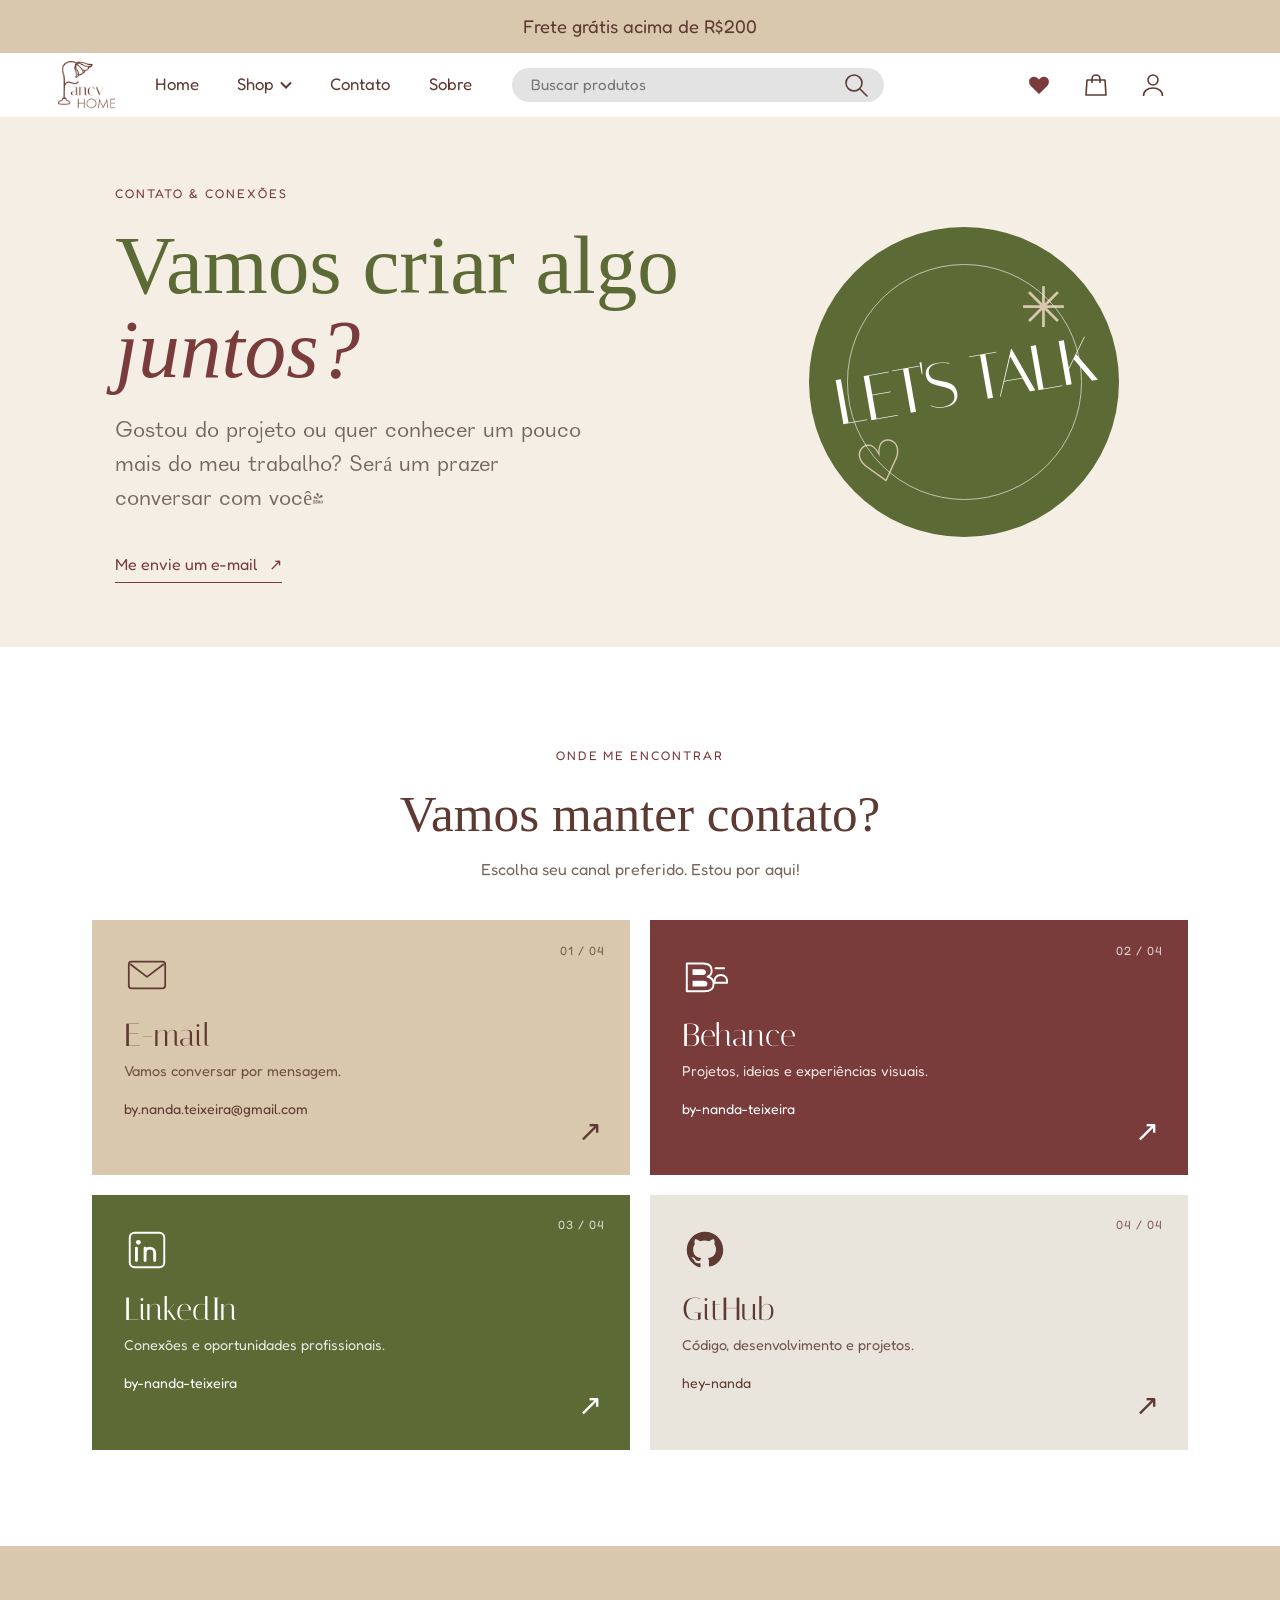
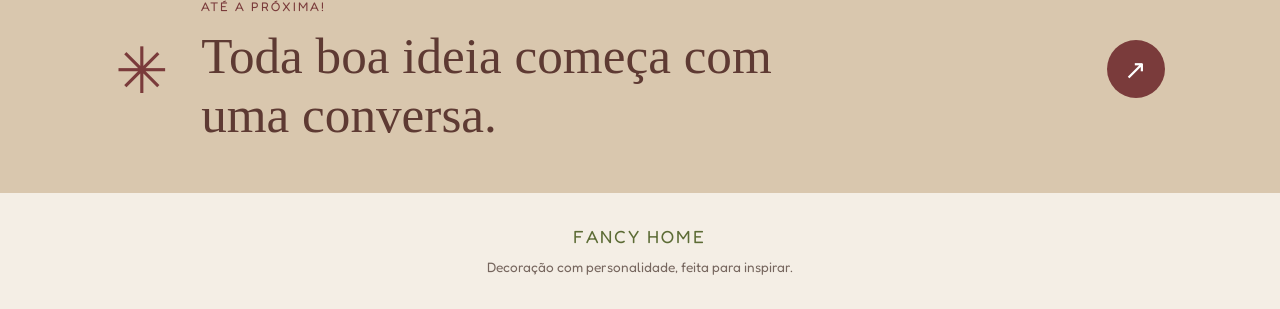
==== contato.html @ e3951724 "Initial commit - Fancy Home - Demo" ====
<!DOCTYPE html>
<html lang="pt-BR">

<head>
    <meta charset="UTF-8">
    <meta name="viewport" content="width=device-width, initial-scale=1">
    <title>Contato | Fancy Home</title>

    <link rel="stylesheet" href="/css/style.css">
    <link rel="stylesheet" href="/css/contato.css">
</head>

<body>

    <p class="aviso">Frete grátis acima de R$200</p>

  <header class="topo">

    <div class="topo__barra">
      <input type="checkbox" id="menu-toggle" class="menu-toggle" aria-label="Abrir menu">
      <label for="menu-toggle" class="menu-botao" aria-hidden="true"><span></span></label>
      <a href="./index.html" class="logo" aria-label="Fancy Home">
        <img src="./src/imgs/logo.png" alt="Fancy Home" width="56" height="48">
      </a>
      <nav class="menu" aria-label="Principal">
        <a href="./index.html">Home</a>
        <details class="menu__dropdown">
          <summary>Shop
            <svg width="12" height="8" viewBox="0 0 12 8" aria-hidden="true">
              <path d="M1 1.5 6 6.5 11 1.5" fill="none" stroke="currentColor" stroke-width="2" />
            </svg>
          </summary>
          <div class="menu__categorias">
            <a href="./shop.html?category=decoration">Decoração</a>
            <span aria-disabled="true">Móveis</span>
            <span aria-disabled="true">Cozinha</span>
          </div>
        </details>
        <a href="./contato.html">Contato</a>
        <a href="./sobre.html">Sobre</a>
      </nav>
      <form class="busca" role="search" action="./shop.html" method="GET">
        <input type="search" name="q" placeholder="Buscar produtos" aria-label="Buscar produtos">
        <button type="submit" aria-label="Buscar">
          <svg width="26" height="26" viewBox="0 0 26 26" aria-hidden="true">
            <circle cx="11" cy="11" r="8" fill="none" stroke="currentColor" stroke-width="1.6" />
            <path d="m17 17 7 7" stroke="currentColor" stroke-width="1.6" stroke-linecap="round" />
          </svg>
        </button>
      </form>
      <div class="acoes">
        <a href="./wishlist.html" aria-label="Favoritos">
          <svg width="22" height="20" viewBox="0 0 24 22" aria-hidden="true">
            <path
              d="M12 21 3 12C-.5 8.5 1 2 6.500 2c2.300 0 4 1.300 5.500 3C13.500 3.300 15.200 2 17.500 2 23 2 24.500 8.500 21 12z"
              fill="currentColor" />
          </svg>
        </a>
        <a href="./sh-bag.html" aria-label="Sacola">
          <svg width="22" height="24" viewBox="0 0 22 24" aria-hidden="true">
            <path d="M2 7h18l1 15H1z" fill="none" stroke="currentColor" stroke-width="1.6" stroke-linejoin="round" />
            <path d="M7 10V6a4 4 0 0 1 8 0v4" fill="none" stroke="currentColor" stroke-width="1.6" />
          </svg>
        </a>
        <a href="./login.html" aria-label="Minha conta">
          <svg width="22" height="24" viewBox="0 0 22 24" aria-hidden="true">
            <circle cx="11" cy="7" r="5" fill="none" stroke="currentColor" stroke-width="1.6" />
            <path d="M1.500 23c0-5 4-8 9.500-8s9.500 3 9.500 8" fill="none" stroke="currentColor" stroke-width="1.6" />
          </svg>
        </a>
      </div>
    </div>

  </header>

    <main class="contato">

        <section class="contato-hero">

            <div class="contato-hero__texto">
                <span class="contato-etiqueta">CONTATO & CONEXÕES</span>

                <h1 style="font-family: Playfair Display;">
                    Vamos criar algo <em>juntos?</em>
                </h1>

                <p>
                    Gostou do projeto ou quer conhecer um pouco mais do meu trabalho?
                    Será um prazer conversar com você!
                </p>

                <a href="mailto:by.nanda.teixeira@gmail.com" class="contato-hero__link">
                    Me envie um e-mail <span>↗</span>
                </a>
            </div>

            <div class="contato-hero__arte" aria-hidden="true">
                <span class="contato-arte__estrela">✳</span>
                <span class="contato-arte__texto">LET'S TALK</span>
                <span class="contato-arte__coracao">♡</span>
                <span class="contato-arte__circulo"></span>
            </div>

        </section>

        <section class="contato-canais">

            <div class="contato-canais__titulo">
                <span class="contato-etiqueta">ONDE ME ENCONTRAR</span>
                <h2 style="font-family: Playfair Display;">Vamos manter contato?</h2>
                <p>
                    Escolha seu canal preferido. Estou por aqui!
                </p>
            </div>

            <div class="contato-grade">

                <a href="mailto:by.nanda.teixeira@gmail.com" class="contato-card contato-card--email">

                    <span class="contato-card__numero">01 / 04</span>

                    <span class="contato-card__icone" aria-hidden="true">
                        <svg viewBox="0 0 48 48" fill="none">
                            <rect x="5" y="10" width="38" height="28" rx="3" stroke="currentColor" stroke-width="1.8" />
                            <path d="m7 13 17 13 17-13" stroke="currentColor" stroke-width="1.8" stroke-linecap="round"
                                stroke-linejoin="round" />
                        </svg>
                    </span>

                    <span class="contato-card__nome">E-mail</span>
                    <span class="contato-card__descricao">
                        Vamos conversar por mensagem.
                    </span>
                    <span class="contato-card__endereco">
                        by.nanda.teixeira@gmail.com
                    </span>

                    <span class="contato-card__seta">↗</span>
                </a>


                <a href="https://www.behance.net/by-nanda-teixeira" target="_blank" rel="noopener noreferrer"
                    class="contato-card contato-card--behance">

                    <span class="contato-card__numero">02 / 04</span>

                    <span class="contato-card__icone" aria-hidden="true">
                        <svg viewBox="0 0 48 48" fill="none">
                            <path
                                d="M5 12h17c6 0 9 3 9 7.5 0 3-1.6 5.2-4.3 6.3C30.4 26.7 33 29.4 33 33c0 5-3.7 8-10 8H5V12Z"
                                stroke="currentColor" stroke-width="2" stroke-linejoin="round" />
                            <path
                                d="M11 18h10c2.5 0 4 1 4 3s-1.5 3-4 3H11v-6Zm0 12h11c3 0 4.5 1 4.5 3s-1.5 3-4.5 3H11v-6Z"
                                fill="currentColor" />
                            <path d="M35 17h9" stroke="currentColor" stroke-width="2" stroke-linecap="round" />
                            <path d="M34 32h13c.5-5-2-8-6.5-8-4.5 0-7 3-6.5 8Z" stroke="currentColor" stroke-width="2"
                                stroke-linejoin="round" />
                        </svg>
                    </span>

                    <span class="contato-card__nome">Behance</span>
                    <span class="contato-card__descricao">
                        Projetos, ideias e experiências visuais.
                    </span>
                    <span class="contato-card__endereco">
                        by-nanda-teixeira
                    </span>

                    <span class="contato-card__seta">↗</span>
                </a>


                <a href="https://www.linkedin.com/in/by-nanda-teixeira/" target="_blank" rel="noopener noreferrer"
                    class="contato-card contato-card--linkedin">

                    <span class="contato-card__numero">03 / 04</span>

                    <span class="contato-card__icone" aria-hidden="true">
                        <svg viewBox="0 0 48 48" fill="none">
                            <rect x="6" y="6" width="36" height="36" rx="5" stroke="currentColor" stroke-width="2" />
                            <circle cx="15" cy="16" r="2.5" fill="currentColor" />
                            <path d="M13 22v13M22 35V22m0 5c0-3 2-5 5-5s5 2 5 5v8" stroke="currentColor"
                                stroke-width="3" stroke-linecap="round" />
                        </svg>
                    </span>

                    <span class="contato-card__nome">LinkedIn</span>
                    <span class="contato-card__descricao">
                        Conexões e oportunidades profissionais.
                    </span>
                    <span class="contato-card__endereco">
                        by-nanda-teixeira
                    </span>

                    <span class="contato-card__seta">↗</span>
                </a>


                <a href="https://github.com/hey-nanda" target="_blank" rel="noopener noreferrer"
                    class="contato-card contato-card--github">

                    <span class="contato-card__numero">04 / 04</span>

                    <span class="contato-card__icone" aria-hidden="true">
                        <svg viewBox="0 0 48 48" fill="none">
                            <path
                                d="M24 5C13.5 5 5 13.5 5 24c0 8.4 5.5 15.5 13.1 18 .9.2 1.2-.4 1.2-.9v-3.4c-5.3 1.2-6.4-2.2-6.4-2.2-.8-2.1-2.1-2.7-2.1-2.7-1.7-1.2.1-1.2.1-1.2 1.8.1 2.8 1.8 2.8 1.8 1.6 2.8 4.2 2 5.3 1.5.2-1.2.6-2 1.2-2.5-4.2-.5-8.6-2.1-8.6-9.4 0-2.1.7-3.8 1.8-5.1-.2-.5-.8-2.4.2-5 0 0 1.5-.5 5.2 1.9a18 18 0 0 1 9.5 0c3.6-2.4 5.2-1.9 5.2-1.9 1 2.6.4 4.5.2 5 1.1 1.3 1.8 3 1.8 5.1 0 7.3-4.4 8.9-8.6 9.4.7.6 1.2 1.6 1.2 3.2v4.8c0 .5.3 1.1 1.2.9C37.5 39.5 43 32.4 43 24 43 13.5 34.5 5 24 5Z"
                                fill="currentColor" />
                        </svg>
                    </span>

                    <span class="contato-card__nome">GitHub</span>
                    <span class="contato-card__descricao">
                        Código, desenvolvimento e projetos.
                    </span>
                    <span class="contato-card__endereco">
                        hey-nanda
                    </span>

                    <span class="contato-card__seta">↗</span>
                </a>

            </div>

        </section>


        <section class="contato-final">
            <span class="contato-final__estrela">✳</span>

            <div>
                <span class="contato-etiqueta">ATÉ A PRÓXIMA!</span>
                <h2 style="font-family: Playfair Display;">Toda boa ideia começa com uma conversa.</h2>
            </div>

            <a href="mailto:by.nanda.teixeira@gmail.com" aria-label="Enviar e-mail">↗</a>
        </section>

    </main>

    <footer class="contato-rodape">
        <a href="/index.php">FANCY HOME</a>
        <p>Decoração com personalidade, feita para inspirar.</p>
    </footer>

</body>

</html>
---- css/style.css ----
:root {
  --bege: #d9c7ae;
  --bege-claro: #cfbf9f;
  --verde: #5c6b35;
  --marrom: #5e3a33;
  --vinho: #7a3b3b;
  --cinza-busca: #e3e3e3;
  --branco: #fff;
  --fonte: "fredoka", "Futura", "Century Gothic", sans-serif;
}

@font-face {
  font-family: italiana;
  src: url(/src/fonts/Italiana-Regular.ttf);
}

@font-face {
  font-family: fredoka-cond;
  src: url(/src/fonts/Fredoka_Condensed-Regular.ttf);
}

@font-face {
  font-family: fredoka;
  src: url(/src/fonts/Fredoka-Regular.ttf);
}

@font-face {
  font-family: futura;
  src: url(/src/fonts/futura-pt-book.otf);
}

@font-face {
  font-family: volko-text-thin;
  src: url(/src/fonts/volkosans-textthin-3-1.otf);
}

@font-face {
  font-family: nuby;
  src: url(/src/fonts/nuby-regular.otf);
}

*,
*::before,
*::after {
  box-sizing: border-box;
}

html {
  -webkit-text-size-adjust: 100%;
}

body {
  margin: 0;
  font-family: var(--fonte);
  font-weight: 400;
  color: var(--marrom);
  background: var(--branco);
  line-height: 1.4;
}

img {
  display: block;
  max-width: 100%;
}

a {
  color: inherit;
  text-decoration: none;
}

a:focus-visible,
button:focus-visible,
input:focus-visible,
.menu-botao:focus-visible {
  outline: 2px solid var(--vinho);
  outline-offset: 3px;
}

/* ---------- Aviso ---------- */
.aviso {
  margin: 0;
  padding: 0.85rem 1rem;
  background: var(--bege);
  text-align: center;
  font-size: clamp(0.85rem, 1.5vw, 1.15rem);
}

/* ---------- Topo ---------- */
.topo {
  background: var(--branco);
  position: sticky;
  top: 0;
  z-index: 20;
  font-family: fredoka;
}

.topo__barra {
  max-width: 1367px;
  margin: 0 auto;
  padding: 0.5rem 4.5%;
  display: flex;
  align-items: center;
  gap: 2.5rem;
  min-height: 54px;
  font-family: fredoka;
}

.logo img {
  height: 48px;
  width: auto;
  object-fit: contain;
}

.menu {
  display: flex;
  gap: 2.4rem;
  font-size: 1.05rem;
  font-weight: 300;
}

.menu a {
  display: inline-flex;
  align-items: center;
  gap: 0.35rem;
}

.menu a:hover {
  opacity: 0.7;
}

/* ---------- Dropdown Shop ---------- */

.menu__dropdown {
  position: relative;
}

.menu__dropdown summary {
  display: inline-flex;
  align-items: center;
  gap: 0.35rem;
  list-style: none;
  cursor: pointer;
}

.menu__dropdown summary::-webkit-details-marker {
  display: none;
}

.menu__dropdown summary svg {
  transition: transform 0.25s ease;
}

.menu__dropdown[open] summary svg {
  transform: rotate(180deg);
}

.menu__categorias {
  display: none;
  position: absolute;
  top: 100%;
  left: -1rem;
  min-width: 165px;
  padding: 0.7rem 0;
  background: var(--branco);
  box-shadow: 0 5px 15px rgba(0,0,0,0.10);
  z-index: 30;
}

.menu__dropdown:hover .menu__categorias,
.menu__dropdown:focus-within .menu__categorias,
.menu__dropdown[open] .menu__categorias {
  display: flex;
  flex-direction: column;
}

.menu__categorias a,
.menu__categorias span {
  padding: 0.65rem 1rem;
  font-size: 0.95rem;
  white-space: nowrap;
}

.menu__categorias a:hover {
  background: #f5f0e9;
  opacity: 1;
}

.menu__categorias span {
  opacity: 0.45;
  cursor: not-allowed;
}


.busca {
  flex: 1;
  max-width: 372px;
  display: flex;
  align-items: center;
  background: var(--cinza-busca);
  border-radius: 999px;
  padding: 0 0.9rem 0 1.1rem;
  height: 34px;
}

.busca input {
  flex: 1;
  min-width: 0;
  border: 0;
  background: transparent;
  font: inherit;
  font-size: 0.95rem;
  color: var(--marrom);
}

.busca input:focus {
  outline: none;
}

.busca:focus-within {
  outline: 2px solid var(--vinho);
  outline-offset: 2px;
}

.busca button {
  border: 0;
  background: none;
  color: var(--marrom);
  cursor: pointer;
  display: grid;
  place-items: center;
  padding: 0;
}

.acoes {
  display: flex;
  gap: 2.2rem;
  margin-left: auto;
  margin-right: 5%;
}

.acoes a {
  display: grid;
  place-items: center;
}

.acoes a:first-child {
  color: var(--vinho);
}

.acoes a:hover {
  opacity: 0.7;
}

/* menu mobile (somente CSS) */
.menu-toggle {
  position: absolute;
  opacity: 0;
  pointer-events: none;
}

.menu-botao {
  display: none;
  cursor: pointer;
  width: 28px;
  height: 20px;
  position: relative;
}

.menu-botao span,
.menu-botao::before,
.menu-botao::after {
  content: "";
  position: absolute;
  left: 0;
  width: 100%;
  height: 2px;
  background: var(--marrom);
  transition: transform 0.25s, opacity 0.25s, top 0.25s;
}

.menu-botao::before {
  top: 0;
}

.menu-botao span {
  top: 9px;
}

.menu-botao::after {
  top: 18px;
}

.menu-toggle:checked+.menu-botao::before {
  top: 9px;
  transform: rotate(45deg);
}

.menu-toggle:checked+.menu-botao::after {
  top: 9px;
  transform: rotate(-45deg);
}

.menu-toggle:checked+.menu-botao span {
  opacity: 0;
}

.menu-toggle:focus-visible+.menu-botao {
  outline: 2px solid var(--vinho);
  outline-offset: 4px;
}

/* ---------- Hero ---------- */
.hero {
  background: linear-gradient(90deg, var(--verde) 0%, #8d9068 45%, var(--bege-claro) 100%);
  color: var(--branco);
  display: grid;
  grid-template-columns: 1.15fr 1fr;
  align-items: center;
  min-height: 327px;
  padding: 2rem 6% 2rem 6%;
  gap: 2rem;
  overflow: hidden;
}

.hero__texto h1 {
  margin: 0;
  font-weight: 300;
  font-size: clamp(2.6rem, 6.1vw, 5.4rem);
  line-height: 1.05;
  letter-spacing: 0.01em;
  font-family: italiana;
}

.hero__texto p {
  margin: 1.2rem 0 0 clamp(0rem, 12vw, 8.5rem);
  font-size: clamp(1.3rem, 2.6vw, 2.1rem);
margin-left: 15%;
  font-weight:lighter;
  line-height: 1.35;
  text-align: center;
  width: max-content;
  font-family: volko-text-thin ;
}

.botao {
  display: inline-block;
  margin: 1.8rem 0 0 clamp(1rem, 14.5vw, 10rem);
  padding: 0.55rem 0.9rem;
  border-top: 2px solid var(--branco);
  border-bottom: 2px solid var(--branco);
  text-transform: uppercase;
  font-weight: 300;
  font-size: 1.05rem;
  letter-spacing: 0.02em;
  transition: background 0.2s, color 0.2s;
margin-left: 23%;
}

.botao:hover {
  background: var(--branco);
  color: var(--verde);
}

.botao:focus-visible {
  outline-color: var(--branco);
}

.hero__imagem {
  position: relative;
  justify-self: center;
  width: min(224px, 100%);
  aspect-ratio: 224 / 268;
  margin-right: 8%;
}

.hero__imagem img {
  width: 100%;
  height: 100%;
  object-fit: cover;
  background: #b9c9a8;
}

.selo {
  position: absolute;
  width: 65%;
  left: -14%;
  top: -14%;
  fill: var(--branco);
  font-size: 15px;
  letter-spacing: 0.04em;
  pointer-events: none;
  animation: girar 28s linear infinite;
  font-family: fredoka;
}

@keyframes girar {
  to {
    transform: rotate(360deg);
  }
}

/* ---------- Faixa ---------- */
.faixa {
  background: var(--bege);
  overflow: hidden;
  white-space: nowrap;
  padding: 1.15rem 0;
}

.faixa__trilho {
  display: inline-flex;
  align-items: center;
  animation: correr 70s linear infinite;
}

.faixa span {
  font-size: 1.15rem;
  padding: 0 2.2rem;
  text-transform: uppercase;
  font-weight: 400;
}

.faixa i {
  font-style: normal;
  color: var(--vinho);
  font-size: 1.2rem;
}

@keyframes correr {
  to {
    transform: translateX(-50%);
  }
}

/* ---------- Produtos ---------- */
.produtos {
  padding: 2rem 2.7% 3rem;
  max-width: 1367px;
  margin: 0 auto;
}

.grade {
  list-style: none;
  margin: 0;
  padding: 0;
  display: grid;
  grid-template-columns: repeat(6, 1fr);
  gap: 1rem 1.05rem;
}

.grade a {
  display: block;
  text-align: center;
}

.grade img {
    width: 100%;
    aspect-ratio: 1 / 1;
    object-fit: contain;
    background: var(--bege);
    margin-bottom: 0.25rem;
}

.grade h2 {
  margin: 0;
  font-size: 0.98rem;
  font-weight: 400;
  line-height: 1.25;
  font-family: fredoka;
}

.grade p {
  margin: 0.1rem 0 0;
  font-size: 0.9rem;
  font-weight: 500;
  font-family: fredoka;
}

.grade a:hover h2 {
  text-decoration: underline;
  text-underline-offset: 3px;
}

/* ---------- Tablet ---------- */
@media (max-width: 1024px) {
  .topo__barra {
    gap: 1.5rem;
    padding: 0.5rem 4%;
  }

  .menu {
    gap: 1.4rem;
    font-size: 1rem;
  }

  .acoes {
    gap: 1.4rem;
    margin-right: 0;
  }

  .busca {
    max-width: 220px;
  }

  .hero {
    grid-template-columns: 1fr 0.8fr;
    padding: 2.5rem 5%;
  }

  .hero__texto p {
    margin-left: 2rem;
  }

  .botao {
    margin-left: 4rem;
  }

  .hero__imagem {
    margin-right: 0;
    width: min(210px, 80%);
  }

  .grade {
    grid-template-columns: repeat(3, 1fr);
    gap: 1.5rem 1.2rem;
  }

  .grade h2 {
    font-size: 1.05rem;
  }
}

/* ---------- Celular ---------- */
@media (max-width: 720px) {
  .topo__barra {
    flex-wrap: wrap;
    gap: 0.7rem 1rem;
    padding: 0.7rem 1rem;
    position: relative;
  }

  .menu-botao {
    display: block;
    order: 1;
  }

  .logo {
    order: 2;
    margin-right: auto;
  }

  .acoes {
    order: 3;
    gap: 1.1rem;
  }

  .busca {
    order: 4;
    flex: 1 0 100%;
    max-width: none;
  }

  .menu {
    order: 5;
    flex: 1 0 100%;
    flex-direction: column;
    gap: 0;
    max-height: 0;
    overflow: hidden;
    transition: max-height 0.3s ease;
    font-size: 1.1rem;
  }

  .menu a {
    padding: 0.75rem 0.25rem;
    border-top: 1px solid #eee;
  }

  .menu-toggle:checked~.menu {
    max-height: 260px;
  }

  .hero {
    grid-template-columns: 1fr;
    justify-items: center;
    text-align: center;
    padding: 2.5rem 1.25rem 3rem;
    background: linear-gradient(180deg, var(--verde) 0%, #8d9068 55%, var(--bege-claro) 100%);
    gap: 2.8rem;
  }

  .hero__texto p,
  .botao {
    margin-left: 0;
    margin-right: 0;
  }

  .hero__texto p {
    width: auto;
  }

  .hero__imagem {
    width: 170px;
  }

  .selo {
    font-size: 14px;
  }

  .faixa {
    padding: 0.9rem 0;
  }

  .faixa span {
    font-size: 0.95rem;
    padding: 0 1.2rem;
  }

  .produtos {
    padding: 1.5rem 1rem 2.5rem;
  }

  .grade {
    grid-template-columns: repeat(2, 1fr);
    gap: 1.25rem 0.8rem;
  }

  .grade h2 {
    font-size: 0.95rem;
  }
}

/* ---------- Movimento reduzido ---------- */
@media (prefers-reduced-motion: reduce) {

  .selo,
  .faixa__trilho {
    animation: none;
  }

  .faixa {
    overflow-x: auto;
  }
}
---- css/contato.css ----
/* =========================================
   FANCY HOME — CONTATO
========================================= */

/* ---------- Estrutura ---------- */

.contato {
    overflow: hidden;
}

.contato-etiqueta {
    display: inline-block;
    color: var(--vinho);
    font-family: fredoka;
    font-size: 0.78rem;
    letter-spacing: 0.16em;
    font-weight: 500;
}

/* ---------- Hero ---------- */

.contato-hero {
    min-height: 430px;
    padding: 4rem 9%;
    display: grid;
    grid-template-columns: 1.2fr 0.8fr;
    align-items: center;
    gap: 3rem;
    background: #f4eee5;
}

.contato-hero__texto {
    max-width: 650px;
}

.contato-hero__texto h1 {
    margin: 1.2rem 0;
    color: var(--verde);
    font-size: clamp(3.5rem, 6.5vw, 6rem);
    font-weight: 400;
    line-height: 1.02;
}

.contato-hero__texto h1 em {
    color: var(--vinho);
    font-weight: 400;
}

.contato-hero__texto p {
    max-width: 470px;
    margin: 1.5rem 0;
    color: #76665e;
    font-family: volko-text-thin;
    font-size: 1.25rem;
    line-height: 1.7;
}

.contato-hero__link {
    display: inline-flex;
    align-items: center;
    gap: 0.7rem;
    margin-top: 0.7rem;
    padding-bottom: 0.4rem;
    border-bottom: 1px solid var(--vinho);
    color: var(--vinho);
    font-family: fredoka;
    font-size: 1rem;
    transition: gap 0.25s;
}

.contato-hero__link:hover {
    gap: 1.2rem;
}

/* ---------- Arte decorativa ---------- */

.contato-hero__arte {
    position: relative;
    justify-self: center;
    width: min(100%, 310px);
    aspect-ratio: 1;
    display: grid;
    place-items: center;
    border-radius: 50%;
    background: var(--verde);
    color: var(--branco);
}

.contato-arte__circulo {
    position: absolute;
    inset: 12%;
    border: 1px solid rgba(255, 255, 255, 0.6);
    border-radius: 50%;
}

.contato-arte__texto {
    position: relative;
    z-index: 1;
    font-family: italiana;
    font-size: clamp(2.8rem, 5vw, 4rem);
    letter-spacing: -0.04em;
    transform: rotate(-10deg);
}

.contato-arte__estrela {
    position: absolute;
    top: 13%;
    right: 17%;
    color: var(--bege);
    font-size: 3.5rem;
    animation: contato-girar 18s linear infinite;
}

.contato-arte__coracao {
    position: absolute;
    bottom: 12%;
    left: 15%;
    color: var(--bege);
    font-size: 3.5rem;
    transform: rotate(-15deg);
}

@keyframes contato-girar {
    to {
        transform: rotate(360deg);
    }
}

/* ---------- Título dos contatos ---------- */

.contato-canais {
    max-width: 1250px;
    margin: 0 auto;
    padding: 6rem 6%;
}

.contato-canais__titulo {
    margin-bottom: 2.5rem;
    text-align: center;
}

.contato-canais__titulo h2 {
    margin: 0.8rem 0 0.5rem;
    font-size: clamp(2.5rem, 4vw, 3.8rem);
    font-weight: 400;
    color: var(--marrom);
}

.contato-canais__titulo p {
    margin: 0;
    color: #76665e;
    font-size: 1rem;
}

/* ---------- Cartões ---------- */

.contato-grade {
    display: grid;
    grid-template-columns: repeat(2, 1fr);
    gap: 1.2rem;
}

.contato-card {
    position: relative;
    min-height: 255px;
    padding: 2rem;
    display: flex;
    flex-direction: column;
    align-items: flex-start;
    overflow: hidden;
    transition: transform 0.3s ease, box-shadow 0.3s ease;
}

.contato-card:hover {
    transform: translateY(-6px);
    box-shadow: 0 12px 25px rgba(50, 35, 25, 0.12);
}

.contato-card--email {
    background: var(--bege);
    color: var(--marrom);
}

.contato-card--behance {
    background: var(--vinho);
    color: var(--branco);
}

.contato-card--linkedin {
    background: var(--verde);
    color: var(--branco);
}

.contato-card--github {
    background: #e9e5dd;
    color: var(--marrom);
}

.contato-card__numero {
    position: absolute;
    top: 1.4rem;
    right: 1.6rem;
    font-size: 0.75rem;
    letter-spacing: 0.08em;
    opacity: 0.75;
}

.contato-card__icone {
    width: 46px;
    height: 46px;
    margin-bottom: 1.1rem;
}

.contato-card__icone svg {
    width: 100%;
    height: 100%;
}

.contato-card__nome {
    font-family: italiana;
    font-size: 2rem;
    line-height: 1.2;
}

.contato-card__descricao {
    margin-top: 0.4rem;
    font-size: 0.9rem;
    opacity: 0.85;
}

.contato-card__endereco {
    max-width: calc(100% - 30px);
    margin-top: 1.1rem;
    font-size: 0.88rem;
    overflow-wrap: anywhere;
}

.contato-card__seta {
    position: absolute;
    right: 1.8rem;
    bottom: 1.5rem;
    font-size: 1.8rem;
    transition: transform 0.25s ease;
}

.contato-card:hover .contato-card__seta {
    transform: translate(4px, -4px);
}

/* ---------- Mensagem final ---------- */

.contato-final {
    min-height: 210px;
    padding: 3rem 9%;
    display: grid;
    grid-template-columns: auto 1fr auto;
    align-items: center;
    gap: 2rem;
    background: var(--bege);
}

.contato-final__estrela {
    color: var(--vinho);
    font-size: 4rem;
}

.contato-final h2 {
    max-width: 650px;
    margin: 0.7rem 0 0;
    font-size: clamp(2rem, 4vw, 3.5rem);
    font-weight: 400;
    line-height: 1.15;
    color: var(--marrom);
}

.contato-final > a {
    width: 58px;
    height: 58px;
    display: grid;
    place-items: center;
    border-radius: 50%;
    background: var(--vinho);
    color: var(--branco);
    font-size: 1.7rem;
    transition: transform 0.25s, background 0.25s;
}

.contato-final > a:hover {
    transform: rotate(45deg);
    background: var(--verde);
}

/* ---------- Rodapé ---------- */

.contato-rodape {
    padding: 2rem 1.5rem;
    background: #f4eee5;
    text-align: center;
}

.contato-rodape a {
    font-family: fredoka;
    font-size: 1.1rem;
    letter-spacing: 0.12em;
    color: var(--verde);
}

.contato-rodape p {
    margin: 0.5rem 0 0;
    color: #76665e;
    font-size: 0.85rem;
}

/* ---------- Tablet ---------- */

@media (max-width: 900px) {

    .contato-hero {
        padding: 3.5rem 6%;
        gap: 2rem;
    }

    .contato-hero__arte {
        width: min(100%, 260px);
    }

    .contato-grade {
        gap: 1rem;
    }
}

/* ---------- Celular ---------- */

@media (max-width: 720px) {

    .contato-hero {
        grid-template-columns: 1fr;
        padding: 3.5rem 1.5rem;
        gap: 3rem;
        text-align: center;
    }

    .contato-hero__texto {
        margin: 0 auto;
    }

    .contato-hero__texto h1 {
        font-size: clamp(3.2rem, 12vw, 4.5rem);
    }

    .contato-hero__texto p {
        margin-left: auto;
        margin-right: auto;
        font-size: 1.1rem;
    }

    .contato-hero__arte {
        width: min(75%, 260px);
    }

    .contato-canais {
        padding: 4rem 1.2rem;
    }

    .contato-canais__titulo h2 {
        font-size: 2.7rem;
    }

    .contato-grade {
        grid-template-columns: 1fr;
        gap: 1rem;
    }

    .contato-card {
        min-height: 235px;
        padding: 1.7rem;
    }

    .contato-final {
        grid-template-columns: auto 1fr;
        padding: 3rem 1.5rem;
        gap: 1rem;
    }

    .contato-final__estrela {
        font-size: 2.8rem;
    }

    .contato-final h2 {
        font-size: 2.3rem;
    }

    .contato-final > a {
        grid-column: 2;
        justify-self: end;
    }
}

/* ---------- Movimento reduzido ---------- */

@media (prefers-reduced-motion: reduce) {

    .contato-arte__estrela {
        animation: none;
    }

    .contato-card,
    .contato-card__seta,
    .contato-hero__link,
    .contato-final > a {
        transition: none;
    }
}
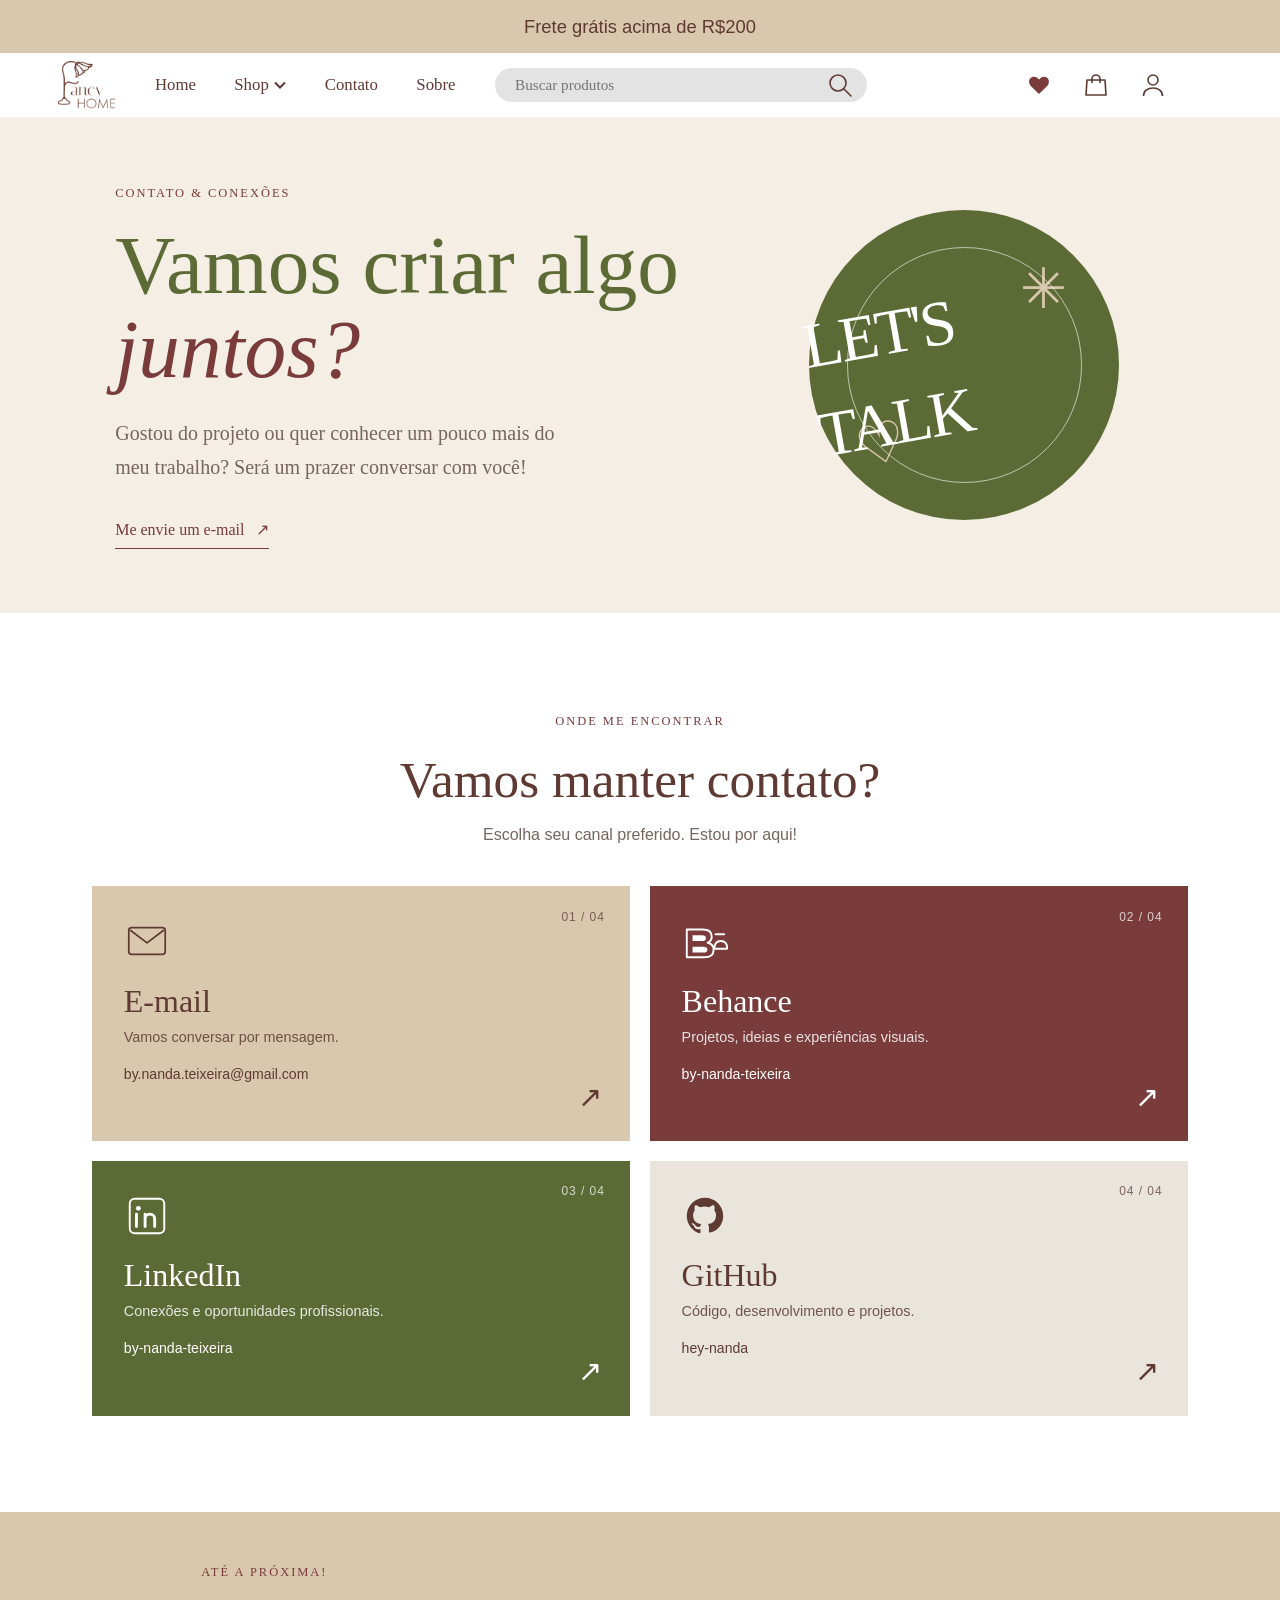
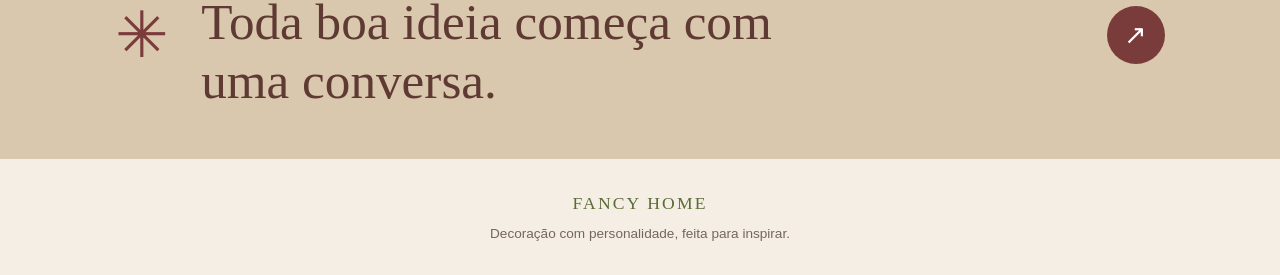
==== commit 825d6db3: "Atualização" ====
--- a/contato.html
+++ b/contato.html
@@ -20,7 +20,7 @@
       <input type="checkbox" id="menu-toggle" class="menu-toggle" aria-label="Abrir menu">
       <label for="menu-toggle" class="menu-botao" aria-hidden="true"><span></span></label>
       <a href="./index.html" class="logo" aria-label="Fancy Home">
-        <img src="./src/imgs/logo.png" alt="Fancy Home" width="56" height="48">
+        <img src="../src/imgs/logo.png" alt="Fancy Home" width="56" height="48">
       </a>
       <nav class="menu" aria-label="Principal">
         <a href="./index.html">Home</a>
--- a/css/style.css
+++ b/css/style.css
@@ -11,32 +11,32 @@
 
 @font-face {
   font-family: italiana;
-  src: url(/src/fonts/Italiana-Regular.ttf);
+  src: url(./src/fonts/Italiana-Regular.ttf);
 }
 
 @font-face {
   font-family: fredoka-cond;
-  src: url(/src/fonts/Fredoka_Condensed-Regular.ttf);
+  src: url(./src/fonts/Fredoka_Condensed-Regular.ttf);
 }
 
 @font-face {
   font-family: fredoka;
-  src: url(/src/fonts/Fredoka-Regular.ttf);
+  src: url(./src/fonts/Fredoka-Regular.ttf);
 }
 
 @font-face {
   font-family: futura;
-  src: url(/src/fonts/futura-pt-book.otf);
+  src: url(./src/fonts/futura-pt-book.otf);
 }
 
 @font-face {
   font-family: volko-text-thin;
-  src: url(/src/fonts/volkosans-textthin-3-1.otf);
+  src: url(./src/fonts/volkosans-textthin-3-1.otf);
 }
 
 @font-face {
   font-family: nuby;
-  src: url(/src/fonts/nuby-regular.otf);
+  src: url(./src/fonts/nuby-regular.otf);
 }
 
 *,
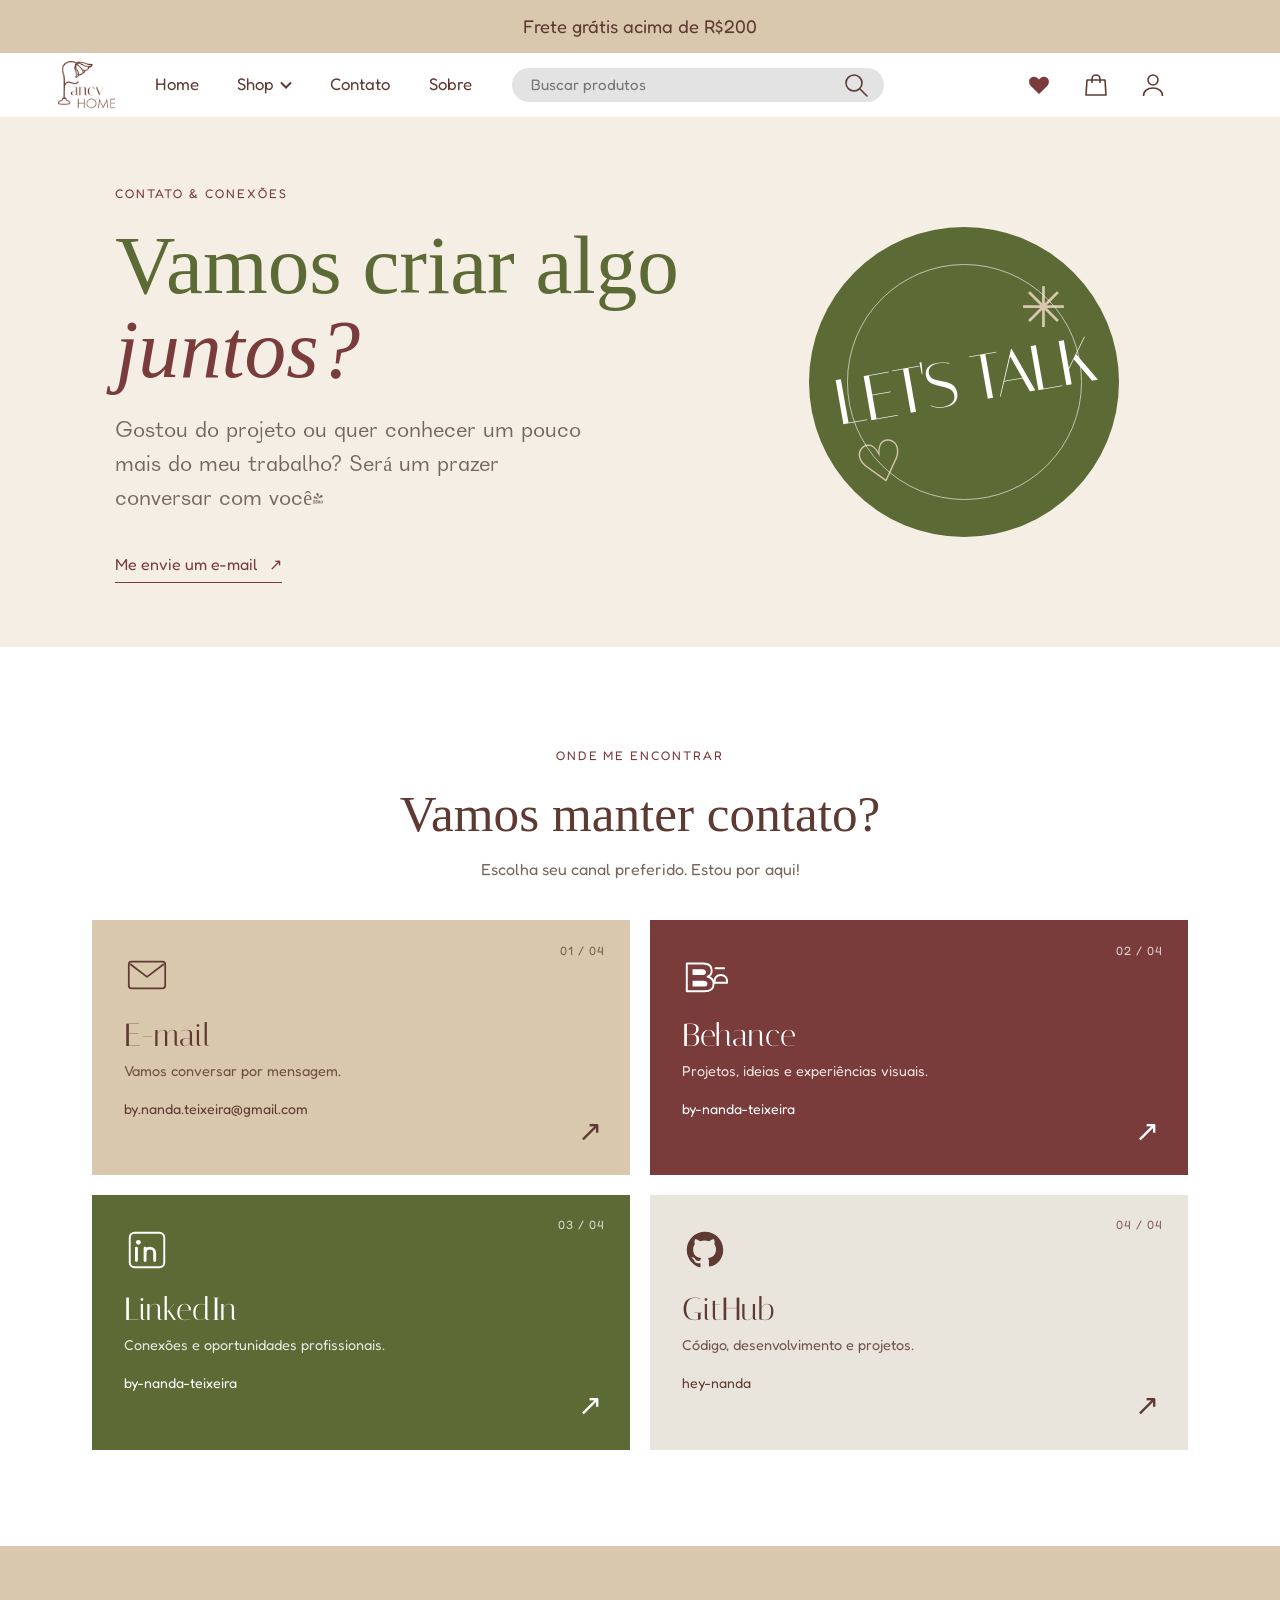
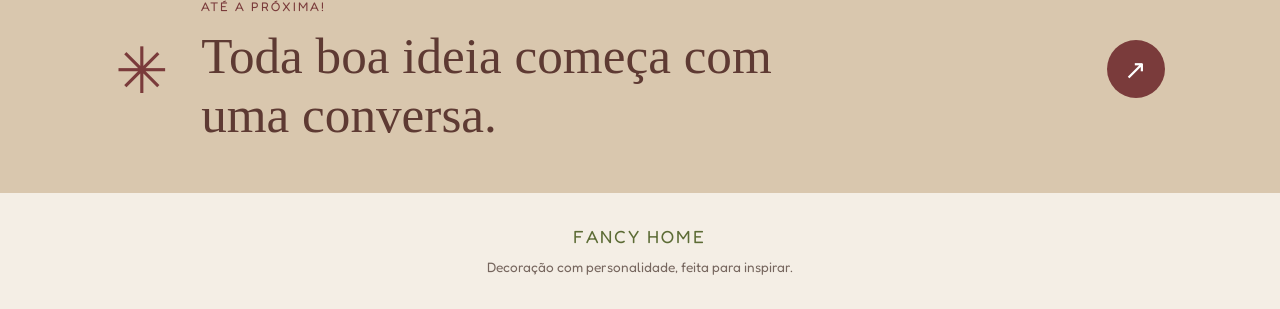
==== commit c07fbad1: "Atualização de diretórios" ====
--- a/contato.html
+++ b/contato.html
@@ -6,8 +6,8 @@
     <meta name="viewport" content="width=device-width, initial-scale=1">
     <title>Contato | Fancy Home</title>
 
-    <link rel="stylesheet" href="/css/style.css">
-    <link rel="stylesheet" href="/css/contato.css">
+    <link rel="stylesheet" href="./css/style.css">
+    <link rel="stylesheet" href="./css/contato.css">
 </head>
 
 <body>
--- a/css/style.css
+++ b/css/style.css
@@ -9,34 +9,56 @@
   --fonte: "fredoka", "Futura", "Century Gothic", sans-serif;
 }
 
+/* =========================================
+   FANCY HOME — FONTES PERSONALIZADAS
+========================================= */
+
 @font-face {
-  font-family: italiana;
-  src: url(./src/fonts/Italiana-Regular.ttf);
+    font-family: 'italiana';
+    src: url('../src/fonts/Italiana-Regular.ttf') format('truetype');
+    font-weight: 400;
+    font-style: normal;
+    font-display: swap;
 }
 
 @font-face {
-  font-family: fredoka-cond;
-  src: url(./src/fonts/Fredoka_Condensed-Regular.ttf);
+    font-family: 'fredoka-cond';
+    src: url('../src/fonts/Fredoka_Condensed-Regular.ttf') format('truetype');
+    font-weight: 400;
+    font-style: normal;
+    font-display: swap;
 }
 
 @font-face {
-  font-family: fredoka;
-  src: url(./src/fonts/Fredoka-Regular.ttf);
+    font-family: 'fredoka';
+    src: url('../src/fonts/Fredoka-Regular.ttf') format('truetype');
+    font-weight: 400;
+    font-style: normal;
+    font-display: swap;
 }
 
 @font-face {
-  font-family: futura;
-  src: url(./src/fonts/futura-pt-book.otf);
+    font-family: 'futura';
+    src: url('../src/fonts/futura-pt-book.otf') format('opentype');
+    font-weight: 400;
+    font-style: normal;
+    font-display: swap;
 }
 
 @font-face {
-  font-family: volko-text-thin;
-  src: url(./src/fonts/volkosans-textthin-3-1.otf);
+    font-family: 'volko-text-thin';
+    src: url('../src/fonts/volkosans-textthin-3-1.otf') format('opentype');
+    font-weight: 400;
+    font-style: normal;
+    font-display: swap;
 }
 
 @font-face {
-  font-family: nuby;
-  src: url(./src/fonts/nuby-regular.otf);
+    font-family: 'nuby';
+    src: url('../src/fonts/nuby-regular.otf') format('opentype');
+    font-weight: 400;
+    font-style: normal;
+    font-display: swap;
 }
 
 *,
